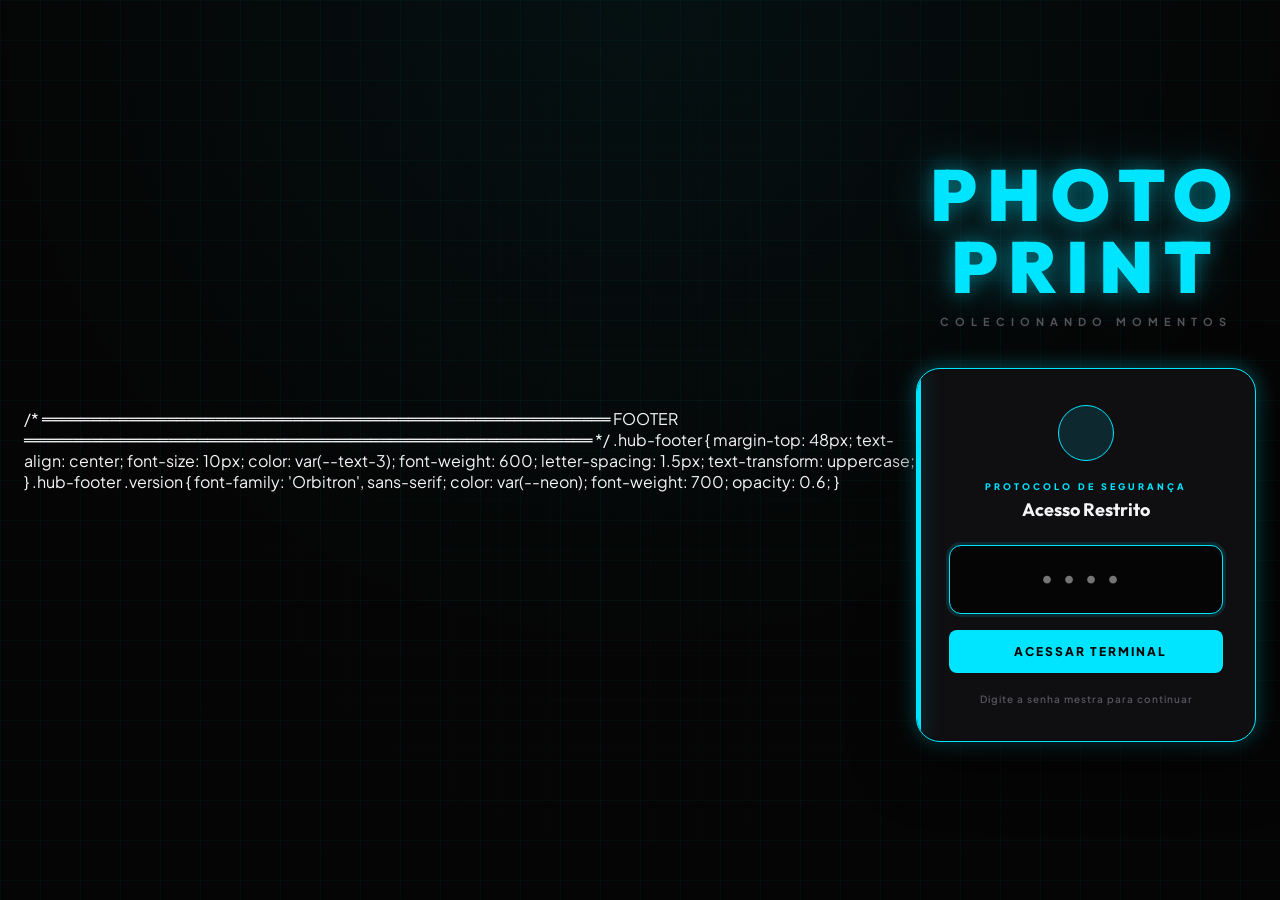
==== index.html @ 21d4fc8a "Update print statement from 'Hello' to 'Goodbye'" ====
<!-- ═══════════════════════════════════════════════════════════════════ -->
<!-- INÍCIO DO ARQUIVO index.html — MASTER HUB v2.0                     -->
<!-- ═══════════════════════════════════════════════════════════════════ -->
<!DOCTYPE html>
<html lang="pt-br">
<head>
    <meta charset="UTF-8">
    <meta name="viewport" content="width=device-width, initial-scale=1.0">
    <title>PHOTO PRINT — Master Hub</title>
    <link rel="preconnect" href="https://fonts.googleapis.com">
    <link rel="preconnect" href="https://fonts.gstatic.com" crossorigin>
    <link href="https://fonts.googleapis.com/css2?family=Outfit:wght@300;400;500;600;700;800;900&family=Plus+Jakarta+Sans:wght@300;400;500;600;700;800&family=Space+Grotesk:wght@400;500;600;700&display=swap" rel="stylesheet">
    <link rel="stylesheet" href="style.css">

    <!-- ═══════════════════════════════════════════════════════════ -->
    <!-- INÍCIO DO BLOCO DE ESTILOS (CSS)                            -->
    <!-- ═══════════════════════════════════════════════════════════ -->
       <style>
        /* CSS Específico do HUB (usa as variáveis globais do style.css) */
        
        body {
            display: flex;
            align-items: center;
            justify-content: center;
            padding: 24px;
            overflow-x: hidden;
        }

        /* Grid background */
        .grid-bg {
            position: fixed; inset: 0;
            background-image:
                linear-gradient(rgba(0, 229, 255, 0.02) 1px, transparent 1px),
                linear-gradient(90deg, rgba(0, 229, 255, 0.02) 1px, transparent 1px);
            background-size: 50px 50px;
            pointer-events: none;
            z-index: 0;
            mask-image: radial-gradient(circle at 50% 50%, black 30%, transparent 70%);
            -webkit-mask-image: radial-gradient(circle at 50% 50%, black 30%, transparent 70%);
        }

        /* ═══════════ TELA DE LOGIN ═══════════ */
        #login-screen {
            display: flex; flex-direction: column; align-items: center; justify-content: center;
            width: 100%; max-width: 440px; z-index: 10;
            animation: fadeInUp 0.5s ease;
        }
        @keyframes fadeInUp {
            from { opacity: 0; transform: translateY(20px); }
            to { opacity: 1; transform: translateY(0); }
        }

        .brand-title {
            font-family: var(--font-display);
            font-size: clamp(38px, 9vw, 72px);
            font-weight: 900;
            color: var(--accent);
            letter-spacing: clamp(4px, 1.5vw, 10px);
            text-transform: uppercase;
            text-shadow: var(--accent-glow), 0 0 50px rgba(0, 229, 255, 0.3);
            line-height: 1;
            text-align: center;
            margin-bottom: 12px;
        }
        .brand-subtitle {
            font-size: 11px; letter-spacing: 6px; color: var(--text-3);
            text-transform: uppercase; font-weight: 700; text-align: center; margin-bottom: 40px;
        }

        .login-card {
            background: var(--bg-1);
            border: 1px solid var(--accent);
            border-radius: var(--radius-xl);
            padding: 36px 32px; width: 100%;
            box-shadow: 0 20px 60px rgba(0, 0, 0, 0.6), var(--accent-glow);
            position: relative; overflow: hidden;
        }
        .login-card::before {
            content: ""; position: absolute; top: 0; left: 0; width: 4px; height: 100%;
            background: var(--accent); box-shadow: var(--accent-glow);
        }

        .login-icon {
            width: 56px; height: 56px; margin: 0 auto 20px;
            background: var(--accent-dim); border: 1px solid var(--accent);
            border-radius: 50%; display: flex; align-items: center; justify-content: center;
            color: var(--accent); font-size: 22px;
        }
        .login-label {
            font-size: 9px; color: var(--accent); letter-spacing: 3px;
            font-weight: 800; text-transform: uppercase; text-align: center; margin-bottom: 6px;
        }
        .login-title {
            font-family: var(--font-display); font-size: 18px; font-weight: 700;
            text-align: center; margin-bottom: 24px;
        }

        .password-input {
            width: 100%; padding: 16px; background: var(--bg-0);
            border: 1px solid var(--bg-4); color: var(--accent); text-align: center;
            font-size: 28px; font-weight: 900; font-family: var(--font-display);
            border-radius: var(--radius-md); outline: none; letter-spacing: 12px;
            transition: var(--transition); margin-bottom: 16px;
        }
        .password-input:focus {
            border-color: var(--accent); box-shadow: 0 0 0 3px var(--accent-dim);
        }

        .btn-login {
            width: 100%; padding: 14px; background: var(--accent); color: var(--bg-0);
            border: none; border-radius: var(--radius-sm); font-family: var(--font-body);
            font-size: 12px; font-weight: 800; letter-spacing: 2px; text-transform: uppercase;
            cursor: pointer; transition: var(--transition);
            display: inline-flex; align-items: center; justify-content: center; gap: 8px;
        }
        .btn-login:hover { box-shadow: var(--accent-glow); transform: translateY(-1px); }

        .login-hint {
            text-align: center; font-size: 10px; color: var(--text-3);
            margin-top: 20px; font-weight: 600; letter-spacing: 1px;
        }

        .password-input.error {
            border-color: var(--danger);
            box-shadow: 0 0 0 3px var(--danger-dim);
            animation: shake 0.4s ease;
        }
        @keyframes shake {
            0%, 100% { transform: translateX(0); }
            25% { transform: translateX(-8px); }
            75% { transform: translateX(8px); }
        }

        /* ═══════════ HUB — GRID DE MÓDULOS ═══════════ */
        #hub-content {
            display: none; flex-direction: column; align-items: center;
            width: 100%; max-width: 1200px; padding: 40px 0; z-index: 10;
            animation: fadeInUp 0.5s ease;
        }
        #hub-content.active { display: flex; }

        .hub-header { text-align: center; margin-bottom: 48px; width: 100%; }
        .hub-title {
            font-family: var(--font-display); font-size: clamp(32px, 7vw, 56px);
            font-weight: 900; color: var(--accent); letter-spacing: clamp(4px, 1.5vw, 10px);
            text-transform: uppercase; text-shadow: var(--accent-glow);
            line-height: 1; margin-bottom: 12px;
        }
        .hub-subtitle {
            font-size: 11px; letter-spacing: 6px; color: var(--text-3);
            text-transform: uppercase; font-weight: 700; margin-bottom: 24px;
        }

        .hub-status {
            display: inline-flex; align-items: center; gap: 8px;
            padding: 8px 16px; background: var(--bg-1);
            border: 1px solid var(--border-1); border-radius: 20px;
            font-size: 10px; font-weight: 700; letter-spacing: 1px;
            text-transform: uppercase; color: var(--text-2);
        }
        .hub-status .dot {
            width: 8px; height: 8px; border-radius: 50%;
            background: var(--accent); box-shadow: 0 0 8px var(--accent);
            animation: pulseDot 2s ease-in-out infinite;
        }
        @keyframes pulseDot {
            0%, 100% { opacity: 1; transform: scale(1); }
            50% { opacity: 0.5; transform: scale(0.85); }
        }

        .modules-grid {
            display: grid; grid-template-columns: 1fr; gap: 16px; width: 100%;
        }
        @media (min-width: 640px) { .modules-grid { grid-template-columns: repeat(2, 1fr); } }
        @media (min-width: 1024px) { .modules-grid { grid-template-columns: repeat(3, 1fr); } }

        .module-card {
            position: relative; background: var(--bg-1); border: 1px solid var(--border-1);
            border-radius: var(--radius-lg); padding: 24px; text-decoration: none;
            color: var(--text-0); display: flex; flex-direction: column; gap: 16px;
            transition: var(--transition); overflow: hidden; cursor: pointer;
        }
        .module-card::before {
            content: ""; position: absolute; top: 0; left: 0;
            width: 3px; height: 100%; background: var(--accent);
            opacity: 0; transition: var(--transition);
        }
        .module-card:hover {
            border-color: var(--accent); background: var(--bg-2);
            transform: translateY(-4px); box-shadow: 0 8px 24px rgba(0,0,0,0.5), 0 0 30px rgba(0, 229, 255, 0.1);
        }
        .module-card:hover::before { opacity: 1; }
        .module-card:hover .module-icon { transform: scale(1.1) rotate(-5deg); }
        .module-card:hover .module-arrow { opacity: 1; transform: translateX(0); }

        .module-icon {
            width: 52px; height: 52px; background: var(--accent-dim);
            border: 1px solid var(--accent); border-radius: var(--radius-md);
            display: flex; align-items: center; justify-content: center;
            font-size: 24px; color: var(--accent); transition: var(--transition); flex-shrink: 0;
        }
        .module-card.blue .module-icon { background: rgba(0, 150, 255, 0.15); border-color: #0096ff; color: #0096ff; }
        .module-card.yellow .module-icon { background: var(--warn-dim); border-color: var(--warn); color: var(--warn); }
        .module-card.purple .module-icon { background: rgba(168, 85, 247, 0.15); border-color: #a855f7; color: #a855f7; }
        .module-card.red .module-icon { background: var(--danger-dim); border-color: var(--danger); color: var(--danger); }

        .module-info { flex: 1; }
        .module-name {
            font-family: var(--font-display); font-size: 14px; font-weight: 700;
            letter-spacing: 1px; text-transform: uppercase; margin-bottom: 4px;
        }
        .module-desc { font-size: 11px; color: var(--text-3); font-weight: 500; }

        .module-arrow {
            position: absolute; top: 24px; right: 24px;
            color: var(--accent); font-size: 14px; opacity: 0;
            transform: translateX(-8px); transition: var(--transition);
        }

        .hub-footer {
            margin-top: 48px; text-align: center; font-size: 10px;
            color: var(--text-3); font-weight: 600; letter-spacing: 1.5px; text-transform: uppercase;
        }
        .hub-footer .version {
            font-family: var(--font-display); color: var(--accent); font-weight: 700; opacity: 0.6;
        }

        /* Botão Logout */
        #logout-btn {
            display: none; position: fixed; bottom: 24px; right: 24px;
            width: 52px; height: 52px; background: var(--bg-1);
            border: 1px solid var(--border-2); border-radius: 50%;
            color: var(--text-2); font-size: 18px; cursor: pointer;
            transition: var(--transition); z-index: 100;
            align-items: center; justify-content: center;
            box-shadow: 0 8px 24px rgba(0,0,0,0.5);
        }
        #logout-btn.active { display: flex; }
        #logout-btn:hover {
            background: var(--danger-dim); border-color: var(--danger); color: var(--danger);
            box-shadow: 0 0 20px rgba(255, 49, 49, 0.3);
        }

        /* Toasts */
        .toast-container {
            position: fixed; top: 24px; right: 24px; z-index: 5000;
            display: flex; flex-direction: column; gap: 10px; pointer-events: none;
        }
        .toast {
            background: var(--bg-1); border: 1px solid var(--border-2);
            border-left: 3px solid var(--accent); border-radius: var(--radius-md);
            padding: 12px 16px; min-width: 260px; max-width: 360px;
            display: flex; align-items: center; gap: 12px;
            box-shadow: 0 20px 60px rgba(0,0,0,0.6); pointer-events: auto;
            animation: toastIn 0.3s cubic-bezier(0.4, 0, 0.2, 1);
        }
        .toast.error { border-left-color: var(--danger); }
        .toast.info { border-left-color: #0096ff; }
        .toast-icon {
            width: 28px; height: 28px; border-radius: 50%;
            display: flex; align-items: center; justify-content: center;
            font-size: 12px; flex-shrink: 0;
            background: var(--accent-dim); color: var(--accent);
        }
        .toast.error .toast-icon { background: var(--danger-dim); color: var(--danger); }
        .toast.info .toast-icon { background: rgba(0,150,255,0.15); color: #0096ff; }
        .toast-title { font-size: 11px; font-weight: 700; margin-bottom: 2px; }
        .toast-message { font-size: 10px; color: var(--text-2); }
        @keyframes toastIn {
            from { opacity: 0; transform: translateX(100%); }
            to { opacity: 1; transform: translateX(0); }
        }
    </style> 

        /* ═══════════════════════════════════════════════════════════
           FOOTER
           ═══════════════════════════════════════════════════════════ */
        .hub-footer {
            margin-top: 48px;
            text-align: center;
            font-size: 10px;
            color: var(--text-3);
            font-weight: 600;
            letter-spacing: 1.5px;
            text-transform: uppercase;
        }
        .hub-footer .version {
            font-family: 'Orbitron', sans-serif;
            color: var(--neon);
            font-weight: 700;
            opacity: 0.6;
        }
    </style>
    <!-- ═══════════════════════════════════════════════════════════ -->
    <!-- FIM DO BLOCO DE ESTILOS (CSS)                               -->
    <!-- ═══════════════════════════════════════════════════════════ -->
</head>
<body>

    <div class="grid-bg"></div>

    <!-- ═══════════════════════════════════════════════════════════ -->
    <!-- TELA DE LOGIN                                               -->
    <!-- ═══════════════════════════════════════════════════════════ -->
    <div id="login-screen">
        <h1 class="brand-title">PHOTO PRINT</h1>
        <p class="brand-subtitle">Colecionando Momentos</p>

        <div class="login-card">
            <div class="login-icon"><i class="fas fa-shield-alt"></i></div>
            <div class="login-label">Protocolo de Segurança</div>
            <div class="login-title">Acesso Restrito</div>

            <input
                type="password"
                id="pass"
                class="password-input"
                placeholder="••••"
                maxlength="4"
                inputmode="numeric"
                autocomplete="off"
                autofocus
            >

            <button class="btn-login" onclick="checkPass()">
                <i class="fas fa-key"></i> Acessar Terminal
            </button>

            <div class="login-hint">Digite a senha mestra para continuar</div>
        </div>
    </div>

    <!-- ═══════════════════════════════════════════════════════════ -->
    <!-- HUB CENTRAL — GRID DE MÓDULOS                               -->
    <!-- ═══════════════════════════════════════════════════════════ -->
    <div id="hub-content">
        <div class="hub-header">
            <h1 class="hub-title">PHOTO PRINT</h1>
            <p class="hub-subtitle">Master Hub — Central de Controle</p>
            <div class="hub-status">
                <span class="dot"></span>
                Sistema Operacional
            </div>
        </div>

        <div class="modules-grid">

            <!-- MÓDULO: CÂMERA CELULAR -->
            <a href="celular.html" class="module-card" target="_blank">
                <i class="fas fa-arrow-right module-arrow"></i>
                <div class="module-icon"><i class="fas fa-camera"></i></div>
                <div class="module-info">
                    <div class="module-name">Câmera Celular</div>
                    <div class="module-desc">Captura Mobile</div>
                </div>
            </a>

            <!-- MÓDULO: PAINEL CONTROLE -->
            <a href="painel.html" class="module-card blue" target="_blank">
                <i class="fas fa-arrow-right module-arrow"></i>
                <div class="module-icon"><i class="fas fa-cog"></i></div>
                <div class="module-info">
                    <div class="module-name">Painel Controle</div>
                    <div class="module-desc">Configuração Global</div>
                </div>
            </a>

            <!-- MÓDULO: QUIOSQUE BUSCA -->
            <a href="quiosque.html" class="module-card yellow" target="_blank">
                <i class="fas fa-arrow-right module-arrow"></i>
                <div class="module-icon"><i class="fas fa-search"></i></div>
                <div class="module-info">
                    <div class="module-name">Quiosque Busca</div>
                    <div class="module-desc">Interface Local</div>
                </div>
            </a>

            <!-- MÓDULO: GALERIA CLIENTE -->
            <a href="galeria.html" class="module-card purple" target="_blank">
                <i class="fas fa-arrow-right module-arrow"></i>
                <div class="module-icon"><i class="fas fa-images"></i></div>
                <div class="module-info">
                    <div class="module-name">Galeria Cliente</div>
                    <div class="module-desc">Download &amp; QR Code</div>
                </div>
            </a>

            <!-- MÓDULO: TELÃO SLIDESHOW -->
            <a href="telao.html" class="module-card" target="_blank">
                <i class="fas fa-arrow-right module-arrow"></i>
                <div class="module-icon"><i class="fas fa-desktop"></i></div>
                <div class="module-info">
                    <div class="module-name">Telão Slideshow</div>
                    <div class="module-desc">Exibição de Fotos</div>
                </div>
            </a>

            <!-- MÓDULO: WEBCAM -->
            <a href="webcam.html" class="module-card blue" target="_blank">
                <i class="fas fa-arrow-right module-arrow"></i>
                <div class="module-icon"><i class="fas fa-video"></i></div>
                <div class="module-info">
                    <div class="module-name">Webcam</div>
                    <div class="module-desc">Captura Totem Touch</div>
                </div>
            </a>

            <!-- MÓDULO: BOTOEIRA -->
            <a href="botoeira.html" class="module-card red" target="_blank">
                <i class="fas fa-arrow-right module-arrow"></i>
                <div class="module-icon"><i class="fas fa-sliders-h"></i></div>
                <div class="module-info">
                    <div class="module-name">Botoeira</div>
                    <div class="module-desc">Controle de Impressão</div>
                </div>
            </a>

        </div>

        <div class="hub-footer">
            Photo Print &copy; 2025 — <span class="version">v2.0</span>
        </div>
    </div>

    <!-- Botão de logout fixo -->
    <button id="logout-btn" onclick="logout()" title="Sair do sistema">
        <i class="fas fa-sign-out-alt"></i>
    </button>

    <!-- Toasts -->
    <div class="toast-container" id="toast-container"></div>

    <!-- ═══════════════════════════════════════════════════════════ -->
    <!-- INÍCIO DO BLOCO DE SCRIPTS (JavaScript)                     -->
    <!-- ═══════════════════════════════════════════════════════════ -->
    <script>
        const SENHA_MESTRA = "1234";
        const STORAGE_KEY = "photoprint_hub_auth";

        /* ═══════════════════════════════════════════════════════
           TOAST
           ═══════════════════════════════════════════════════════ */
        function mostrarToast(titulo, mensagem, tipo = 'success') {
            const container = document.getElementById('toast-container');
            const toast = document.createElement('div');
            toast.className = `toast ${tipo}`;
            const iconMap = {
                success: 'fa-check',
                error: 'fa-exclamation-triangle',
                info: 'fa-info'
            };
            toast.innerHTML = `
                <div class="toast-icon"><i class="fas ${iconMap[tipo] || 'fa-check'}"></i></div>
                <div class="toast-content">
                    <div class="toast-title">${titulo}</div>
                    <div class="toast-message">${mensagem}</div>
                </div>
            `;
            container.appendChild(toast);
            setTimeout(() => {
                toast.style.opacity = '0';
                setTimeout(() => toast.remove(), 300);
            }, 3500);
        }

        /* ═══════════════════════════════════════════════════════
           LOGIN / LOGOUT
           ═══════════════════════════════════════════════════════ */
        function checkPass() {
            const passInput = document.getElementById('pass');
            const pass = passInput.value;

            if (pass === SENHA_MESTRA) {
                // Salva autenticação na sessão (dura enquanto a aba estiver aberta)
                sessionStorage.setItem(STORAGE_KEY, "true");
                entrarNoHub();
            } else {
                passInput.classList.add('error');
                mostrarToast("Acesso Negado", "Senha incorreta. Tente novamente.", "error");
                passInput.value = "";
                setTimeout(() => passInput.classList.remove('error'), 500);
                passInput.focus();
            }
        }

        function entrarNoHub() {
            document.getElementById('login-screen').style.display = 'none';
            document.getElementById('hub-content').classList.add('active');
            document.getElementById('logout-btn').classList.add('active');
        }

        function logout() {
            if (!confirm("Deseja realmente sair do sistema?")) return;

            sessionStorage.removeItem(STORAGE_KEY);
            document.getElementById('pass').value = "";
            document.getElementById('hub-content').classList.remove('active');
            document.getElementById('logout-btn').classList.remove('active');
            document.getElementById('login-screen').style.display = 'flex';

            mostrarToast("Sessão Encerrada", "Você saiu do sistema com segurança.", "info");

            setTimeout(() => document.getElementById('pass').focus(), 100);
        }

        /* ═══════════════════════════════════════════════════════
           AUTO-LOGIN (se já autenticou na sessão)
           ═══════════════════════════════════════════════════════ */
        document.addEventListener('DOMContentLoaded', () => {
            if (sessionStorage.getItem(STORAGE_KEY) === "true") {
                entrarNoHub();
            } else {
                setTimeout(() => document.getElementById('pass').focus(), 200);
            }
        });

        /* ═══════════════════════════════════════════════════════
           ENTER ENVIA O FORMULÁRIO
           ═══════════════════════════════════════════════════════ */
        document.getElementById('pass').addEventListener('keydown', function(event) {
            if (event.key === 'Enter') {
                checkPass();
            }
        });

        /* ═══════════════════════════════════════════════════════
           ATALHO: CTRL+SHIFT+L → LOGOUT RÁPIDO
           ═══════════════════════════════════════════════════════ */
        document.addEventListener('keydown', (e) => {
            if (e.ctrlKey && e.shiftKey && e.key === 'L') {
                e.preventDefault();
                logout();
            }
        });
    </script>
    <!-- ═══════════════════════════════════════════════════════════ -->
    <!-- FIM DO BLOCO DE SCRIPTS (JavaScript)                        -->
    <!-- ═══════════════════════════════════════════════════════════ -->
</body>
</html>
<!-- ═══════════════════════════════════════════════════════════════════ -->
<!-- FIM DO ARQUIVO index.html — MASTER HUB v2.0                        -->
<!-- ═══════════════════════════════════════════════════════════════════ -->
---- style.css ----
/* ═══════════════════════════════════════════════════════════════════
   PHOTO PRINT — TEMA GLOBAL (v1.0)
   Arquivo: style.css
   ═══════════════════════════════════════════════════════════════════ */

@import url('https://fonts.googleapis.com/css2?family=Outfit:wght@400;500;700;800;900&family=Plus+Jakarta+Sans:wght@400;500;600;700;800&family=Space+Grotesk:wght@400;500;600;700&display=swap');

:root {
    /* Cores Principais */
    --accent: #00E5FF; /* Azul Elétrico */
    --accent-dim: rgba(0, 229, 255, 0.12);
    --accent-glow: 0 0 20px rgba(0, 229, 255, 0.4);
    
    /* Cores de Status */
    --danger: #FF3B30;
    --danger-dim: rgba(255, 59, 48, 0.15);
    --warn: #FFCC00;
    --warn-dim: rgba(255, 204, 0, 0.15);
    --success: #34C759;
    --success-dim: rgba(52, 199, 89, 0.15);

    /* Cores de Fundo (Grafite) */
    --bg-0: #050505;
    --bg-1: #0F0F12;
    --bg-2: #18181D;
    --bg-3: #232329;
    --bg-4: #2E2E36;

    /* Textos */
    --text-0: #F5F5F7;
    --text-1: #D1D1D6;
    --text-2: #8E8E93;
    --text-3: #54545A;

    /* Bordas */
    --border-1: rgba(255, 255, 255, 0.06);
    --border-2: rgba(255, 255, 255, 0.12);
    --border-3: rgba(255, 255, 255, 0.20);

    /* Arredondamentos */
    --radius-sm: 8px;
    --radius-md: 12px;
    --radius-lg: 18px;
    --radius-xl: 24px;

    /* Fontes */
    --font-display: 'Outfit', sans-serif;
    --font-body: 'Plus Jakarta Sans', system-ui, sans-serif;
    --font-mono: 'Space Grotesk', monospace;
}

/* Reset Básico */
* { box-sizing: border-box; margin: 0; padding: 0; -webkit-tap-highlight-color: transparent; }

body {
    font-family: var(--font-body);
    background: var(--bg-0);
    color: var(--text-0);
    height: 100vh;
    -webkit-font-smoothing: antialiased;
    /* Fundo Quadriculado Global */
    background-image: 
        radial-gradient(circle at 50% 0%, rgba(0, 229, 255, 0.05) 0%, transparent 60%),
        linear-gradient(rgba(0, 229, 255, 0.03) 1px, transparent 1px),
        linear-gradient(90deg, rgba(0, 229, 255, 0.03) 1px, transparent 1px);
    background-size: 100% 100%, 40px 40px, 40px 40px;
}

/* Scrollbar */
::-webkit-scrollbar { width: 8px; height: 8px; }
::-webkit-scrollbar-track { background: transparent; }
::-webkit-scrollbar-thumb { background: var(--bg-4); border-radius: 4px; }
::-webkit-scrollbar-thumb:hover { background: var(--accent-dim); }

/* Classes Utilitárias (Podem ser usadas em qualquer arquivo) */
.text-accent { color: var(--accent); text-shadow: var(--accent-glow); }
.text-danger { color: var(--danger); }

.card-padrao {
    background: var(--bg-2);
    border: 1px solid var(--border-1);
    border-radius: var(--radius-md);
    box-shadow: 0 8px 24px rgba(0,0,0,0.5);
}

.btn-padrao {
    background: var(--bg-2);
    border: 1px solid var(--border-2);
    color: var(--text-1);
    padding: 12px 20px;
    border-radius: var(--radius-md);
    font-family: var(--font-body);
    font-size: 12px;
    font-weight: 800;
    letter-spacing: 1px;
    text-transform: uppercase;
    cursor: pointer;
    transition: all 0.2s;
}

.btn-padrao:hover {
    border-color: var(--accent);
    color: var(--accent);
    background: var(--bg-3);
}

.btn-primario {
    background: var(--accent);
    color: var(--bg-0);
    border: none;
}

.btn-primario:hover {
    box-shadow: var(--accent-glow);
    transform: translateY(-2px);
    color: var(--bg-0);
}
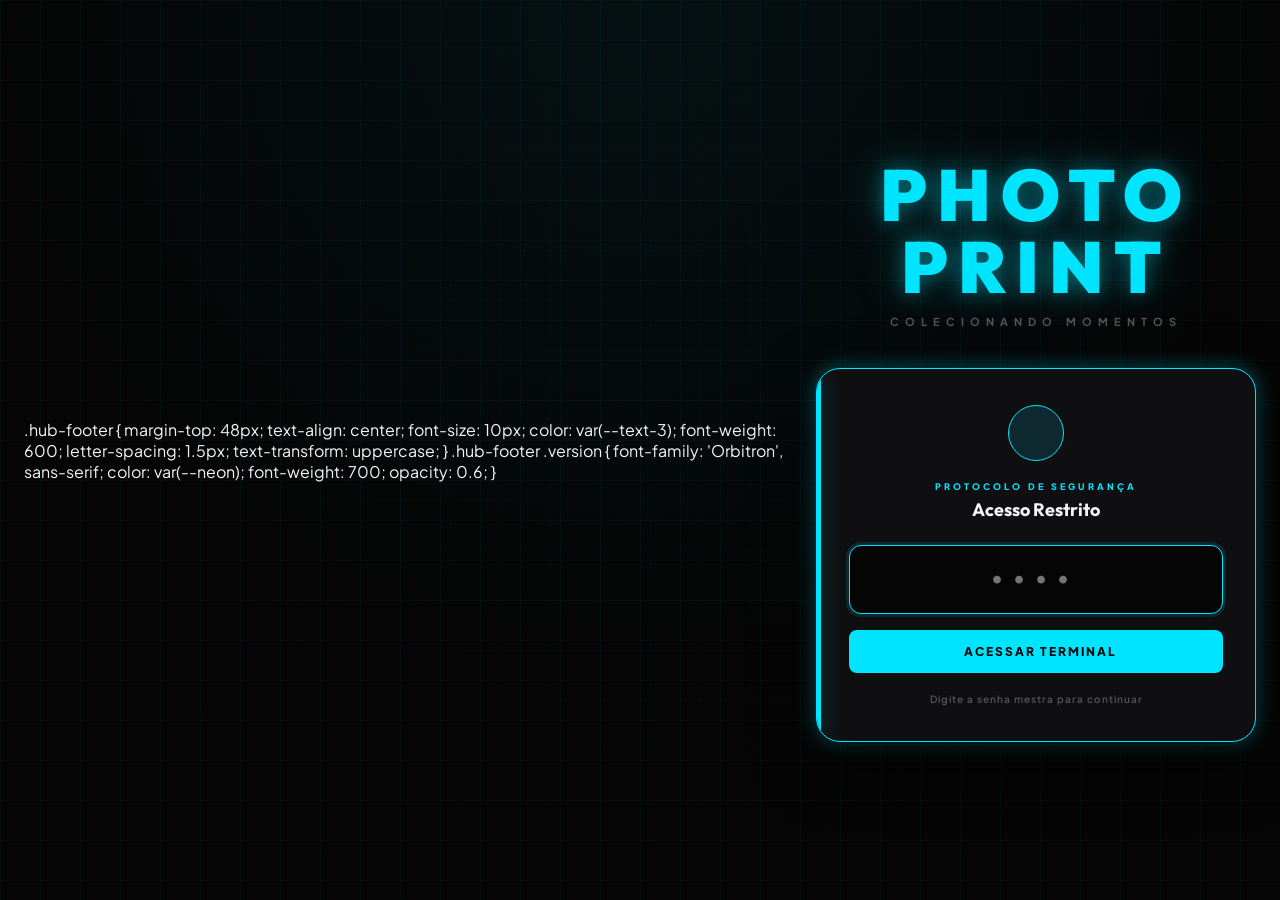
==== commit 01ed52aa: "Update print statement from 'Hello' to 'Goodbye'" ====
--- a/index.html
+++ b/index.html
@@ -272,9 +272,6 @@
         }
     </style> 
 
-        /* ═══════════════════════════════════════════════════════════
-           FOOTER
-           ═══════════════════════════════════════════════════════════ */
         .hub-footer {
             margin-top: 48px;
             text-align: center;
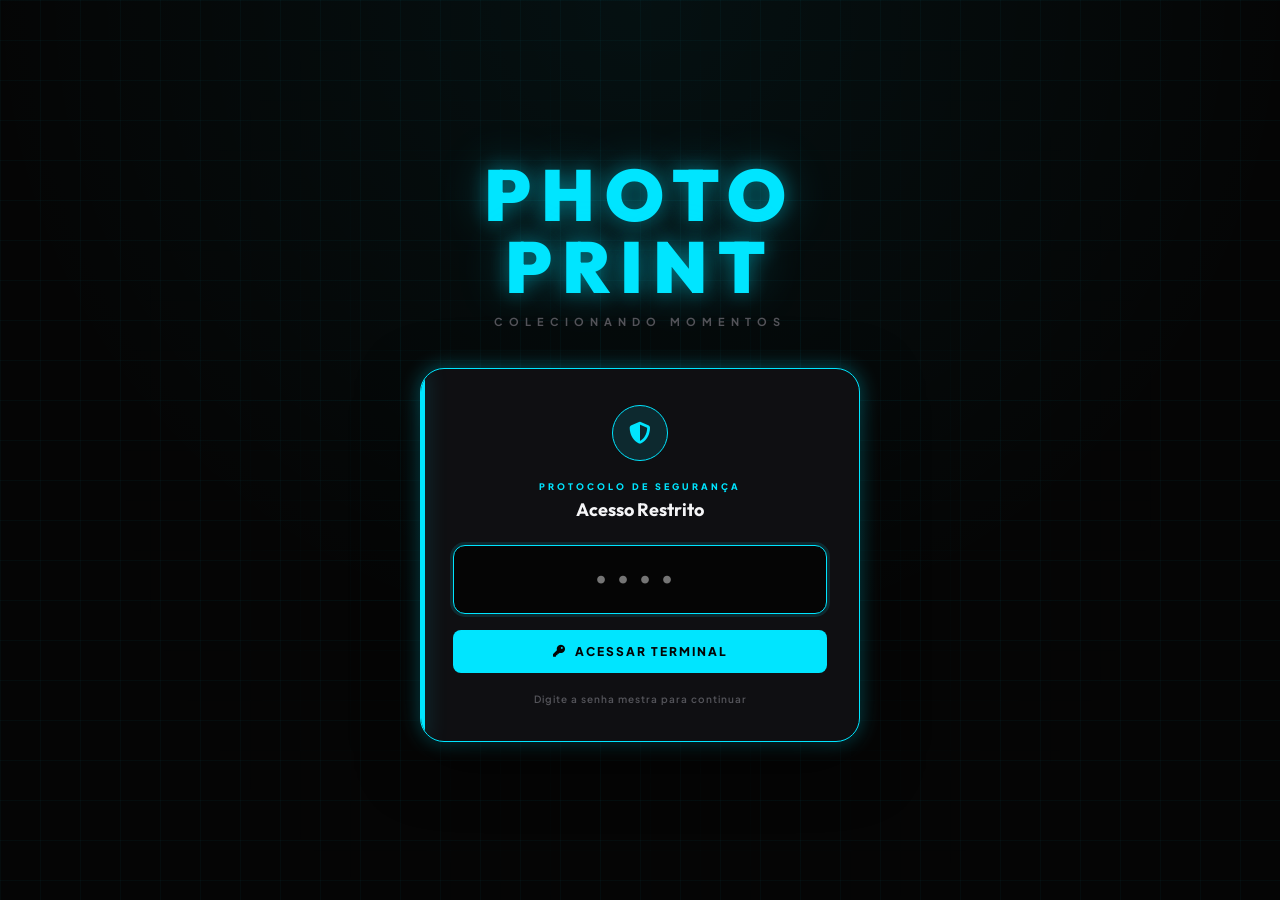
==== commit f7b92742: "Update print statement from 'Hello' to 'Goodbye'" ====
--- a/index.html
+++ b/index.html
@@ -1,540 +1,141 @@
-<!-- ═══════════════════════════════════════════════════════════════════ -->
-<!-- INÍCIO DO ARQUIVO index.html — MASTER HUB v2.0                     -->
-<!-- ═══════════════════════════════════════════════════════════════════ -->
 <!DOCTYPE html>
 <html lang="pt-br">
 <head>
     <meta charset="UTF-8">
     <meta name="viewport" content="width=device-width, initial-scale=1.0">
     <title>PHOTO PRINT — Master Hub</title>
-    <link rel="preconnect" href="https://fonts.googleapis.com">
-    <link rel="preconnect" href="https://fonts.gstatic.com" crossorigin>
-    <link href="https://fonts.googleapis.com/css2?family=Outfit:wght@300;400;500;600;700;800;900&family=Plus+Jakarta+Sans:wght@300;400;500;600;700;800&family=Space+Grotesk:wght@400;500;600;700&display=swap" rel="stylesheet">
+    <link rel="stylesheet" href="https://cdnjs.cloudflare.com/ajax/libs/font-awesome/6.4.0/css/all.min.css">
     <link rel="stylesheet" href="style.css">
-
-    <!-- ═══════════════════════════════════════════════════════════ -->
-    <!-- INÍCIO DO BLOCO DE ESTILOS (CSS)                            -->
-    <!-- ═══════════════════════════════════════════════════════════ -->
-       <style>
-        /* CSS Específico do HUB (usa as variáveis globais do style.css) */
-        
-        body {
-            display: flex;
-            align-items: center;
-            justify-content: center;
-            padding: 24px;
-            overflow-x: hidden;
-        }
-
-        /* Grid background */
-        .grid-bg {
-            position: fixed; inset: 0;
-            background-image:
-                linear-gradient(rgba(0, 229, 255, 0.02) 1px, transparent 1px),
-                linear-gradient(90deg, rgba(0, 229, 255, 0.02) 1px, transparent 1px);
-            background-size: 50px 50px;
-            pointer-events: none;
-            z-index: 0;
-            mask-image: radial-gradient(circle at 50% 50%, black 30%, transparent 70%);
-            -webkit-mask-image: radial-gradient(circle at 50% 50%, black 30%, transparent 70%);
-        }
-
-        /* ═══════════ TELA DE LOGIN ═══════════ */
-        #login-screen {
-            display: flex; flex-direction: column; align-items: center; justify-content: center;
-            width: 100%; max-width: 440px; z-index: 10;
-            animation: fadeInUp 0.5s ease;
-        }
-        @keyframes fadeInUp {
-            from { opacity: 0; transform: translateY(20px); }
-            to { opacity: 1; transform: translateY(0); }
-        }
-
-        .brand-title {
-            font-family: var(--font-display);
-            font-size: clamp(38px, 9vw, 72px);
-            font-weight: 900;
-            color: var(--accent);
-            letter-spacing: clamp(4px, 1.5vw, 10px);
-            text-transform: uppercase;
-            text-shadow: var(--accent-glow), 0 0 50px rgba(0, 229, 255, 0.3);
-            line-height: 1;
-            text-align: center;
-            margin-bottom: 12px;
-        }
-        .brand-subtitle {
-            font-size: 11px; letter-spacing: 6px; color: var(--text-3);
-            text-transform: uppercase; font-weight: 700; text-align: center; margin-bottom: 40px;
-        }
-
-        .login-card {
-            background: var(--bg-1);
-            border: 1px solid var(--accent);
-            border-radius: var(--radius-xl);
-            padding: 36px 32px; width: 100%;
-            box-shadow: 0 20px 60px rgba(0, 0, 0, 0.6), var(--accent-glow);
-            position: relative; overflow: hidden;
-        }
-        .login-card::before {
-            content: ""; position: absolute; top: 0; left: 0; width: 4px; height: 100%;
-            background: var(--accent); box-shadow: var(--accent-glow);
-        }
-
-        .login-icon {
-            width: 56px; height: 56px; margin: 0 auto 20px;
-            background: var(--accent-dim); border: 1px solid var(--accent);
-            border-radius: 50%; display: flex; align-items: center; justify-content: center;
-            color: var(--accent); font-size: 22px;
-        }
-        .login-label {
-            font-size: 9px; color: var(--accent); letter-spacing: 3px;
-            font-weight: 800; text-transform: uppercase; text-align: center; margin-bottom: 6px;
-        }
-        .login-title {
-            font-family: var(--font-display); font-size: 18px; font-weight: 700;
-            text-align: center; margin-bottom: 24px;
-        }
-
-        .password-input {
-            width: 100%; padding: 16px; background: var(--bg-0);
-            border: 1px solid var(--bg-4); color: var(--accent); text-align: center;
-            font-size: 28px; font-weight: 900; font-family: var(--font-display);
-            border-radius: var(--radius-md); outline: none; letter-spacing: 12px;
-            transition: var(--transition); margin-bottom: 16px;
-        }
-        .password-input:focus {
-            border-color: var(--accent); box-shadow: 0 0 0 3px var(--accent-dim);
-        }
-
-        .btn-login {
-            width: 100%; padding: 14px; background: var(--accent); color: var(--bg-0);
-            border: none; border-radius: var(--radius-sm); font-family: var(--font-body);
-            font-size: 12px; font-weight: 800; letter-spacing: 2px; text-transform: uppercase;
-            cursor: pointer; transition: var(--transition);
-            display: inline-flex; align-items: center; justify-content: center; gap: 8px;
-        }
+    <style>
+        body { display: flex; align-items: center; justify-content: center; padding: 24px; overflow-x: hidden; }
+        .grid-bg { position: fixed; inset: 0; background-image: linear-gradient(rgba(0,229,255,0.02) 1px, transparent 1px), linear-gradient(90deg, rgba(0,229,255,0.02) 1px, transparent 1px); background-size: 50px 50px; pointer-events: none; z-index: 0; mask-image: radial-gradient(circle at 50% 50%, black 30%, transparent 70%); -webkit-mask-image: radial-gradient(circle at 50% 50%, black 30%, transparent 70%); }
+        #login-screen { display: flex; flex-direction: column; align-items: center; justify-content: center; width: 100%; max-width: 440px; z-index: 10; animation: fadeInUp 0.5s ease; }
+        @keyframes fadeInUp { from { opacity: 0; transform: translateY(20px); } to { opacity: 1; transform: translateY(0); } }
+        .brand-title { font-family: var(--font-display); font-size: clamp(38px, 9vw, 72px); font-weight: 900; color: var(--accent); letter-spacing: clamp(4px, 1.5vw, 10px); text-transform: uppercase; text-shadow: var(--accent-glow), 0 0 50px rgba(0, 229, 255, 0.3); line-height: 1; text-align: center; margin-bottom: 12px; }
+        .brand-subtitle { font-size: 11px; letter-spacing: 6px; color: var(--text-3); text-transform: uppercase; font-weight: 700; text-align: center; margin-bottom: 40px; }
+        .login-card { background: var(--bg-1); border: 1px solid var(--accent); border-radius: var(--radius-xl); padding: 36px 32px; width: 100%; box-shadow: 0 20px 60px rgba(0,0,0,0.6), var(--accent-glow); position: relative; overflow: hidden; }
+        .login-card::before { content: ""; position: absolute; top: 0; left: 0; width: 4px; height: 100%; background: var(--accent); box-shadow: var(--accent-glow); }
+        .login-icon { width: 56px; height: 56px; margin: 0 auto 20px; background: var(--accent-dim); border: 1px solid var(--accent); border-radius: 50%; display: flex; align-items: center; justify-content: center; color: var(--accent); font-size: 22px; }
+        .login-label { font-size: 9px; color: var(--accent); letter-spacing: 3px; font-weight: 800; text-transform: uppercase; text-align: center; margin-bottom: 6px; }
+        .login-title { font-family: var(--font-display); font-size: 18px; font-weight: 700; text-align: center; margin-bottom: 24px; }
+        .password-input { width: 100%; padding: 16px; background: var(--bg-0); border: 1px solid var(--bg-4); color: var(--accent); text-align: center; font-size: 28px; font-weight: 900; font-family: var(--font-display); border-radius: var(--radius-md); outline: none; letter-spacing: 12px; transition: all 0.3s; margin-bottom: 16px; }
+        .password-input:focus { border-color: var(--accent); box-shadow: 0 0 0 3px var(--accent-dim); }
+        .btn-login { width: 100%; padding: 14px; background: var(--accent); color: var(--bg-0); border: none; border-radius: var(--radius-sm); font-family: var(--font-body); font-size: 12px; font-weight: 800; letter-spacing: 2px; text-transform: uppercase; cursor: pointer; transition: all 0.3s; display: inline-flex; align-items: center; justify-content: center; gap: 8px; }
         .btn-login:hover { box-shadow: var(--accent-glow); transform: translateY(-1px); }
-
-        .login-hint {
-            text-align: center; font-size: 10px; color: var(--text-3);
-            margin-top: 20px; font-weight: 600; letter-spacing: 1px;
-        }
-
-        .password-input.error {
-            border-color: var(--danger);
-            box-shadow: 0 0 0 3px var(--danger-dim);
-            animation: shake 0.4s ease;
-        }
-        @keyframes shake {
-            0%, 100% { transform: translateX(0); }
-            25% { transform: translateX(-8px); }
-            75% { transform: translateX(8px); }
-        }
-
-        /* ═══════════ HUB — GRID DE MÓDULOS ═══════════ */
-        #hub-content {
-            display: none; flex-direction: column; align-items: center;
-            width: 100%; max-width: 1200px; padding: 40px 0; z-index: 10;
-            animation: fadeInUp 0.5s ease;
-        }
+        .login-hint { text-align: center; font-size: 10px; color: var(--text-3); margin-top: 20px; font-weight: 600; letter-spacing: 1px; }
+        .password-input.error { border-color: var(--danger); box-shadow: 0 0 0 3px var(--danger-dim); animation: shake 0.4s ease; }
+        @keyframes shake { 0%, 100% { transform: translateX(0); } 25% { transform: translateX(-8px); } 75% { transform: translateX(8px); } }
+        #hub-content { display: none; flex-direction: column; align-items: center; width: 100%; max-width: 1200px; padding: 40px 0; z-index: 10; animation: fadeInUp 0.5s ease; }
         #hub-content.active { display: flex; }
-
         .hub-header { text-align: center; margin-bottom: 48px; width: 100%; }
-        .hub-title {
-            font-family: var(--font-display); font-size: clamp(32px, 7vw, 56px);
-            font-weight: 900; color: var(--accent); letter-spacing: clamp(4px, 1.5vw, 10px);
-            text-transform: uppercase; text-shadow: var(--accent-glow);
-            line-height: 1; margin-bottom: 12px;
-        }
-        .hub-subtitle {
-            font-size: 11px; letter-spacing: 6px; color: var(--text-3);
-            text-transform: uppercase; font-weight: 700; margin-bottom: 24px;
-        }
-
-        .hub-status {
-            display: inline-flex; align-items: center; gap: 8px;
-            padding: 8px 16px; background: var(--bg-1);
-            border: 1px solid var(--border-1); border-radius: 20px;
-            font-size: 10px; font-weight: 700; letter-spacing: 1px;
-            text-transform: uppercase; color: var(--text-2);
-        }
-        .hub-status .dot {
-            width: 8px; height: 8px; border-radius: 50%;
-            background: var(--accent); box-shadow: 0 0 8px var(--accent);
-            animation: pulseDot 2s ease-in-out infinite;
-        }
-        @keyframes pulseDot {
-            0%, 100% { opacity: 1; transform: scale(1); }
-            50% { opacity: 0.5; transform: scale(0.85); }
-        }
-
-        .modules-grid {
-            display: grid; grid-template-columns: 1fr; gap: 16px; width: 100%;
-        }
+        .hub-title { font-family: var(--font-display); font-size: clamp(32px, 7vw, 56px); font-weight: 900; color: var(--accent); letter-spacing: clamp(4px, 1.5vw, 10px); text-transform: uppercase; text-shadow: var(--accent-glow); line-height: 1; margin-bottom: 12px; }
+        .hub-subtitle { font-size: 11px; letter-spacing: 6px; color: var(--text-3); text-transform: uppercase; font-weight: 700; margin-bottom: 24px; }
+        .hub-status { display: inline-flex; align-items: center; gap: 8px; padding: 8px 16px; background: var(--bg-1); border: 1px solid var(--border-1); border-radius: 20px; font-size: 10px; font-weight: 700; letter-spacing: 1px; text-transform: uppercase; color: var(--text-2); }
+        .hub-status .dot { width: 8px; height: 8px; border-radius: 50%; background: var(--accent); box-shadow: 0 0 8px var(--accent); animation: pulseDot 2s ease-in-out infinite; }
+        @keyframes pulseDot { 0%, 100% { opacity: 1; transform: scale(1); } 50% { opacity: 0.5; transform: scale(0.85); } }
+        .modules-grid { display: grid; grid-template-columns: 1fr; gap: 16px; width: 100%; }
         @media (min-width: 640px) { .modules-grid { grid-template-columns: repeat(2, 1fr); } }
         @media (min-width: 1024px) { .modules-grid { grid-template-columns: repeat(3, 1fr); } }
-
-        .module-card {
-            position: relative; background: var(--bg-1); border: 1px solid var(--border-1);
-            border-radius: var(--radius-lg); padding: 24px; text-decoration: none;
-            color: var(--text-0); display: flex; flex-direction: column; gap: 16px;
-            transition: var(--transition); overflow: hidden; cursor: pointer;
-        }
-        .module-card::before {
-            content: ""; position: absolute; top: 0; left: 0;
-            width: 3px; height: 100%; background: var(--accent);
-            opacity: 0; transition: var(--transition);
-        }
-        .module-card:hover {
-            border-color: var(--accent); background: var(--bg-2);
-            transform: translateY(-4px); box-shadow: 0 8px 24px rgba(0,0,0,0.5), 0 0 30px rgba(0, 229, 255, 0.1);
-        }
+        .module-card { position: relative; background: var(--bg-1); border: 1px solid var(--border-1); border-radius: var(--radius-lg); padding: 24px; text-decoration: none; color: var(--text-0); display: flex; flex-direction: column; gap: 16px; transition: all 0.3s; overflow: hidden; cursor: pointer; }
+        .module-card::before { content: ""; position: absolute; top: 0; left: 0; width: 3px; height: 100%; background: var(--accent); opacity: 0; transition: all 0.3s; }
+        .module-card:hover { border-color: var(--accent); background: var(--bg-2); transform: translateY(-4px); box-shadow: 0 8px 24px rgba(0,0,0,0.5), 0 0 30px rgba(0,229,255,0.1); }
         .module-card:hover::before { opacity: 1; }
         .module-card:hover .module-icon { transform: scale(1.1) rotate(-5deg); }
         .module-card:hover .module-arrow { opacity: 1; transform: translateX(0); }
-
-        .module-icon {
-            width: 52px; height: 52px; background: var(--accent-dim);
-            border: 1px solid var(--accent); border-radius: var(--radius-md);
-            display: flex; align-items: center; justify-content: center;
-            font-size: 24px; color: var(--accent); transition: var(--transition); flex-shrink: 0;
-        }
-        .module-card.blue .module-icon { background: rgba(0, 150, 255, 0.15); border-color: #0096ff; color: #0096ff; }
+        .module-icon { width: 52px; height: 52px; background: var(--accent-dim); border: 1px solid var(--accent); border-radius: var(--radius-md); display: flex; align-items: center; justify-content: center; font-size: 24px; color: var(--accent); transition: all 0.3s; flex-shrink: 0; }
+        .module-card.blue .module-icon { background: rgba(0,150,255,0.15); border-color: #0096ff; color: #0096ff; }
         .module-card.yellow .module-icon { background: var(--warn-dim); border-color: var(--warn); color: var(--warn); }
-        .module-card.purple .module-icon { background: rgba(168, 85, 247, 0.15); border-color: #a855f7; color: #a855f7; }
+        .module-card.purple .module-icon { background: rgba(168,85,247,0.15); border-color: #a855f7; color: #a855f7; }
         .module-card.red .module-icon { background: var(--danger-dim); border-color: var(--danger); color: var(--danger); }
-
         .module-info { flex: 1; }
-        .module-name {
-            font-family: var(--font-display); font-size: 14px; font-weight: 700;
-            letter-spacing: 1px; text-transform: uppercase; margin-bottom: 4px;
-        }
+        .module-name { font-family: var(--font-display); font-size: 14px; font-weight: 700; letter-spacing: 1px; text-transform: uppercase; margin-bottom: 4px; }
         .module-desc { font-size: 11px; color: var(--text-3); font-weight: 500; }
-
-        .module-arrow {
-            position: absolute; top: 24px; right: 24px;
-            color: var(--accent); font-size: 14px; opacity: 0;
-            transform: translateX(-8px); transition: var(--transition);
-        }
-
-        .hub-footer {
-            margin-top: 48px; text-align: center; font-size: 10px;
-            color: var(--text-3); font-weight: 600; letter-spacing: 1.5px; text-transform: uppercase;
-        }
-        .hub-footer .version {
-            font-family: var(--font-display); color: var(--accent); font-weight: 700; opacity: 0.6;
-        }
-
-        /* Botão Logout */
-        #logout-btn {
-            display: none; position: fixed; bottom: 24px; right: 24px;
-            width: 52px; height: 52px; background: var(--bg-1);
-            border: 1px solid var(--border-2); border-radius: 50%;
-            color: var(--text-2); font-size: 18px; cursor: pointer;
-            transition: var(--transition); z-index: 100;
-            align-items: center; justify-content: center;
-            box-shadow: 0 8px 24px rgba(0,0,0,0.5);
-        }
+        .module-arrow { position: absolute; top: 24px; right: 24px; color: var(--accent); font-size: 14px; opacity: 0; transform: translateX(-8px); transition: all 0.3s; }
+        .hub-footer { margin-top: 48px; text-align: center; font-size: 10px; color: var(--text-3); font-weight: 600; letter-spacing: 1.5px; text-transform: uppercase; }
+        .hub-footer .version { font-family: var(--font-display); color: var(--accent); font-weight: 700; opacity: 0.6; }
+        #logout-btn { display: none; position: fixed; bottom: 24px; right: 24px; width: 52px; height: 52px; background: var(--bg-1); border: 1px solid var(--border-2); border-radius: 50%; color: var(--text-2); font-size: 18px; cursor: pointer; transition: all 0.3s; z-index: 100; align-items: center; justify-content: center; box-shadow: 0 8px 24px rgba(0,0,0,0.5); }
         #logout-btn.active { display: flex; }
-        #logout-btn:hover {
-            background: var(--danger-dim); border-color: var(--danger); color: var(--danger);
-            box-shadow: 0 0 20px rgba(255, 49, 49, 0.3);
-        }
-
-        /* Toasts */
-        .toast-container {
-            position: fixed; top: 24px; right: 24px; z-index: 5000;
-            display: flex; flex-direction: column; gap: 10px; pointer-events: none;
-        }
-        .toast {
-            background: var(--bg-1); border: 1px solid var(--border-2);
-            border-left: 3px solid var(--accent); border-radius: var(--radius-md);
-            padding: 12px 16px; min-width: 260px; max-width: 360px;
-            display: flex; align-items: center; gap: 12px;
-            box-shadow: 0 20px 60px rgba(0,0,0,0.6); pointer-events: auto;
-            animation: toastIn 0.3s cubic-bezier(0.4, 0, 0.2, 1);
-        }
+        #logout-btn:hover { background: var(--danger-dim); border-color: var(--danger); color: var(--danger); box-shadow: 0 0 20px rgba(255,49,49,0.3); }
+        .toast-container { position: fixed; top: 24px; right: 24px; z-index: 5000; display: flex; flex-direction: column; gap: 10px; pointer-events: none; }
+        .toast { background: var(--bg-1); border: 1px solid var(--border-2); border-left: 3px solid var(--accent); border-radius: var(--radius-md); padding: 12px 16px; min-width: 260px; max-width: 360px; display: flex; align-items: center; gap: 12px; box-shadow: 0 20px 60px rgba(0,0,0,0.6); pointer-events: auto; animation: toastIn 0.3s; }
         .toast.error { border-left-color: var(--danger); }
         .toast.info { border-left-color: #0096ff; }
-        .toast-icon {
-            width: 28px; height: 28px; border-radius: 50%;
-            display: flex; align-items: center; justify-content: center;
-            font-size: 12px; flex-shrink: 0;
-            background: var(--accent-dim); color: var(--accent);
-        }
+        .toast-icon { width: 28px; height: 28px; border-radius: 50%; display: flex; align-items: center; justify-content: center; font-size: 12px; flex-shrink: 0; background: var(--accent-dim); color: var(--accent); }
         .toast.error .toast-icon { background: var(--danger-dim); color: var(--danger); }
         .toast.info .toast-icon { background: rgba(0,150,255,0.15); color: #0096ff; }
         .toast-title { font-size: 11px; font-weight: 700; margin-bottom: 2px; }
         .toast-message { font-size: 10px; color: var(--text-2); }
-        @keyframes toastIn {
-            from { opacity: 0; transform: translateX(100%); }
-            to { opacity: 1; transform: translateX(0); }
-        }
-    </style> 
-
-        .hub-footer {
-            margin-top: 48px;
-            text-align: center;
-            font-size: 10px;
-            color: var(--text-3);
-            font-weight: 600;
-            letter-spacing: 1.5px;
-            text-transform: uppercase;
-        }
-        .hub-footer .version {
-            font-family: 'Orbitron', sans-serif;
-            color: var(--neon);
-            font-weight: 700;
-            opacity: 0.6;
-        }
+        @keyframes toastIn { from { opacity: 0; transform: translateX(100%); } to { opacity: 1; transform: translateX(0); } }
     </style>
-    <!-- ═══════════════════════════════════════════════════════════ -->
-    <!-- FIM DO BLOCO DE ESTILOS (CSS)                               -->
-    <!-- ═══════════════════════════════════════════════════════════ -->
 </head>
 <body>
-
     <div class="grid-bg"></div>
 
-    <!-- ═══════════════════════════════════════════════════════════ -->
-    <!-- TELA DE LOGIN                                               -->
-    <!-- ═══════════════════════════════════════════════════════════ -->
     <div id="login-screen">
         <h1 class="brand-title">PHOTO PRINT</h1>
         <p class="brand-subtitle">Colecionando Momentos</p>
-
         <div class="login-card">
             <div class="login-icon"><i class="fas fa-shield-alt"></i></div>
             <div class="login-label">Protocolo de Segurança</div>
             <div class="login-title">Acesso Restrito</div>
-
-            <input
-                type="password"
-                id="pass"
-                class="password-input"
-                placeholder="••••"
-                maxlength="4"
-                inputmode="numeric"
-                autocomplete="off"
-                autofocus
-            >
-
-            <button class="btn-login" onclick="checkPass()">
-                <i class="fas fa-key"></i> Acessar Terminal
-            </button>
-
+            <input type="password" id="pass" class="password-input" placeholder="••••" maxlength="4" inputmode="numeric" autocomplete="off" autofocus>
+            <button class="btn-login" onclick="checkPass()"><i class="fas fa-key"></i> Acessar Terminal</button>
             <div class="login-hint">Digite a senha mestra para continuar</div>
         </div>
     </div>
 
-    <!-- ═══════════════════════════════════════════════════════════ -->
-    <!-- HUB CENTRAL — GRID DE MÓDULOS                               -->
-    <!-- ═══════════════════════════════════════════════════════════ -->
     <div id="hub-content">
         <div class="hub-header">
             <h1 class="hub-title">PHOTO PRINT</h1>
             <p class="hub-subtitle">Master Hub — Central de Controle</p>
-            <div class="hub-status">
-                <span class="dot"></span>
-                Sistema Operacional
-            </div>
+            <div class="hub-status"><span class="dot"></span> Sistema Operacional</div>
         </div>
-
         <div class="modules-grid">
-
-            <!-- MÓDULO: CÂMERA CELULAR -->
-            <a href="celular.html" class="module-card" target="_blank">
-                <i class="fas fa-arrow-right module-arrow"></i>
-                <div class="module-icon"><i class="fas fa-camera"></i></div>
-                <div class="module-info">
-                    <div class="module-name">Câmera Celular</div>
-                    <div class="module-desc">Captura Mobile</div>
-                </div>
-            </a>
-
-            <!-- MÓDULO: PAINEL CONTROLE -->
-            <a href="painel.html" class="module-card blue" target="_blank">
-                <i class="fas fa-arrow-right module-arrow"></i>
-                <div class="module-icon"><i class="fas fa-cog"></i></div>
-                <div class="module-info">
-                    <div class="module-name">Painel Controle</div>
-                    <div class="module-desc">Configuração Global</div>
-                </div>
-            </a>
-
-            <!-- MÓDULO: QUIOSQUE BUSCA -->
-            <a href="quiosque.html" class="module-card yellow" target="_blank">
-                <i class="fas fa-arrow-right module-arrow"></i>
-                <div class="module-icon"><i class="fas fa-search"></i></div>
-                <div class="module-info">
-                    <div class="module-name">Quiosque Busca</div>
-                    <div class="module-desc">Interface Local</div>
-                </div>
-            </a>
-
-            <!-- MÓDULO: GALERIA CLIENTE -->
-            <a href="galeria.html" class="module-card purple" target="_blank">
-                <i class="fas fa-arrow-right module-arrow"></i>
-                <div class="module-icon"><i class="fas fa-images"></i></div>
-                <div class="module-info">
-                    <div class="module-name">Galeria Cliente</div>
-                    <div class="module-desc">Download &amp; QR Code</div>
-                </div>
-            </a>
-
-            <!-- MÓDULO: TELÃO SLIDESHOW -->
-            <a href="telao.html" class="module-card" target="_blank">
-                <i class="fas fa-arrow-right module-arrow"></i>
-                <div class="module-icon"><i class="fas fa-desktop"></i></div>
-                <div class="module-info">
-                    <div class="module-name">Telão Slideshow</div>
-                    <div class="module-desc">Exibição de Fotos</div>
-                </div>
-            </a>
-
-            <!-- MÓDULO: WEBCAM -->
-            <a href="webcam.html" class="module-card blue" target="_blank">
-                <i class="fas fa-arrow-right module-arrow"></i>
-                <div class="module-icon"><i class="fas fa-video"></i></div>
-                <div class="module-info">
-                    <div class="module-name">Webcam</div>
-                    <div class="module-desc">Captura Totem Touch</div>
-                </div>
-            </a>
-
-            <!-- MÓDULO: BOTOEIRA -->
-            <a href="botoeira.html" class="module-card red" target="_blank">
-                <i class="fas fa-arrow-right module-arrow"></i>
-                <div class="module-icon"><i class="fas fa-sliders-h"></i></div>
-                <div class="module-info">
-                    <div class="module-name">Botoeira</div>
-                    <div class="module-desc">Controle de Impressão</div>
-                </div>
-            </a>
-
+            <a href="celular.html" class="module-card" target="_blank"><i class="fas fa-arrow-right module-arrow"></i><div class="module-icon"><i class="fas fa-camera"></i></div><div class="module-info"><div class="module-name">Câmera Celular</div><div class="module-desc">Captura Mobile</div></div></a>
+            <a href="painel.html" class="module-card blue" target="_blank"><i class="fas fa-arrow-right module-arrow"></i><div class="module-icon"><i class="fas fa-cog"></i></div><div class="module-info"><div class="module-name">Painel Controle</div><div class="module-desc">Configuração Global</div></div></a>
+            <a href="quiosque.html" class="module-card yellow" target="_blank"><i class="fas fa-arrow-right module-arrow"></i><div class="module-icon"><i class="fas fa-search"></i></div><div class="module-info"><div class="module-name">Quiosque Busca</div><div class="module-desc">Interface Local</div></div></a>
+            <a href="galeria.html" class="module-card purple" target="_blank"><i class="fas fa-arrow-right module-arrow"></i><div class="module-icon"><i class="fas fa-images"></i></div><div class="module-info"><div class="module-name">Galeria Cliente</div><div class="module-desc">Download & QR Code</div></div></a>
+            <a href="telao.html" class="module-card" target="_blank"><i class="fas fa-arrow-right module-arrow"></i><div class="module-icon"><i class="fas fa-desktop"></i></div><div class="module-info"><div class="module-name">Telão Slideshow</div><div class="module-desc">Exibição de Fotos</div></div></a>
+            <a href="webcam.html" class="module-card blue" target="_blank"><i class="fas fa-arrow-right module-arrow"></i><div class="module-icon"><i class="fas fa-video"></i></div><div class="module-info"><div class="module-name">Webcam</div><div class="module-desc">Captura Totem Touch</div></div></a>
+            <a href="botoeira.html" class="module-card red" target="_blank"><i class="fas fa-arrow-right module-arrow"></i><div class="module-icon"><i class="fas fa-sliders-h"></i></div><div class="module-info"><div class="module-name">Botoeira</div><div class="module-desc">Controle de Impressão</div></div></a>
         </div>
-
-        <div class="hub-footer">
-            Photo Print &copy; 2025 — <span class="version">v2.0</span>
-        </div>
+        <div class="hub-footer">Photo Print &copy; 2025 — <span class="version">v2.0</span></div>
     </div>
 
-    <!-- Botão de logout fixo -->
-    <button id="logout-btn" onclick="logout()" title="Sair do sistema">
-        <i class="fas fa-sign-out-alt"></i>
-    </button>
-
-    <!-- Toasts -->
+    <button id="logout-btn" onclick="logout()" title="Sair do sistema"><i class="fas fa-sign-out-alt"></i></button>
     <div class="toast-container" id="toast-container"></div>
 
-    <!-- ═══════════════════════════════════════════════════════════ -->
-    <!-- INÍCIO DO BLOCO DE SCRIPTS (JavaScript)                     -->
-    <!-- ═══════════════════════════════════════════════════════════ -->
     <script>
         const SENHA_MESTRA = "1234";
         const STORAGE_KEY = "photoprint_hub_auth";
-
-        /* ═══════════════════════════════════════════════════════
-           TOAST
-           ═══════════════════════════════════════════════════════ */
         function mostrarToast(titulo, mensagem, tipo = 'success') {
             const container = document.getElementById('toast-container');
             const toast = document.createElement('div');
             toast.className = `toast ${tipo}`;
-            const iconMap = {
-                success: 'fa-check',
-                error: 'fa-exclamation-triangle',
-                info: 'fa-info'
-            };
-            toast.innerHTML = `
-                <div class="toast-icon"><i class="fas ${iconMap[tipo] || 'fa-check'}"></i></div>
-                <div class="toast-content">
-                    <div class="toast-title">${titulo}</div>
-                    <div class="toast-message">${mensagem}</div>
-                </div>
-            `;
+            const iconMap = { success: 'fa-check', error: 'fa-exclamation-triangle', info: 'fa-info' };
+            toast.innerHTML = `<div class="toast-icon"><i class="fas ${iconMap[tipo] || 'fa-check'}"></i></div><div class="toast-content"><div class="toast-title">${titulo}</div><div class="toast-message">${mensagem}</div></div>`;
             container.appendChild(toast);
-            setTimeout(() => {
-                toast.style.opacity = '0';
-                setTimeout(() => toast.remove(), 300);
-            }, 3500);
+            setTimeout(() => { toast.style.opacity = '0'; setTimeout(() => toast.remove(), 300); }, 3500);
         }
-
-        /* ═══════════════════════════════════════════════════════
-           LOGIN / LOGOUT
-           ═══════════════════════════════════════════════════════ */
         function checkPass() {
             const passInput = document.getElementById('pass');
-            const pass = passInput.value;
-
-            if (pass === SENHA_MESTRA) {
-                // Salva autenticação na sessão (dura enquanto a aba estiver aberta)
-                sessionStorage.setItem(STORAGE_KEY, "true");
-                entrarNoHub();
-            } else {
-                passInput.classList.add('error');
-                mostrarToast("Acesso Negado", "Senha incorreta. Tente novamente.", "error");
-                passInput.value = "";
-                setTimeout(() => passInput.classList.remove('error'), 500);
-                passInput.focus();
-            }
+            if (passInput.value === SENHA_MESTRA) { sessionStorage.setItem(STORAGE_KEY, "true"); entrarNoHub(); }
+            else { passInput.classList.add('error'); mostrarToast("Acesso Negado", "Senha incorreta.", "error"); passInput.value = ""; setTimeout(() => passInput.classList.remove('error'), 500); passInput.focus(); }
         }
-
-        function entrarNoHub() {
-            document.getElementById('login-screen').style.display = 'none';
-            document.getElementById('hub-content').classList.add('active');
-            document.getElementById('logout-btn').classList.add('active');
-        }
-
+        function entrarNoHub() { document.getElementById('login-screen').style.display = 'none'; document.getElementById('hub-content').classList.add('active'); document.getElementById('logout-btn').classList.add('active'); }
         function logout() {
             if (!confirm("Deseja realmente sair do sistema?")) return;
-
-            sessionStorage.removeItem(STORAGE_KEY);
-            document.getElementById('pass').value = "";
-            document.getElementById('hub-content').classList.remove('active');
-            document.getElementById('logout-btn').classList.remove('active');
-            document.getElementById('login-screen').style.display = 'flex';
-
-            mostrarToast("Sessão Encerrada", "Você saiu do sistema com segurança.", "info");
-
+            sessionStorage.removeItem(STORAGE_KEY); document.getElementById('pass').value = "";
+            document.getElementById('hub-content').classList.remove('active'); document.getElementById('logout-btn').classList.remove('active');
+            document.getElementById('login-screen').style.display = 'flex'; mostrarToast("Sessão Encerrada", "Você saiu com segurança.", "info");
             setTimeout(() => document.getElementById('pass').focus(), 100);
         }
-
-        /* ═══════════════════════════════════════════════════════
-           AUTO-LOGIN (se já autenticou na sessão)
-           ═══════════════════════════════════════════════════════ */
         document.addEventListener('DOMContentLoaded', () => {
-            if (sessionStorage.getItem(STORAGE_KEY) === "true") {
-                entrarNoHub();
-            } else {
-                setTimeout(() => document.getElementById('pass').focus(), 200);
-            }
+            if (sessionStorage.getItem(STORAGE_KEY) === "true") entrarNoHub();
+            else setTimeout(() => document.getElementById('pass').focus(), 200);
         });
-
-        /* ═══════════════════════════════════════════════════════
-           ENTER ENVIA O FORMULÁRIO
-           ═══════════════════════════════════════════════════════ */
-        document.getElementById('pass').addEventListener('keydown', function(event) {
-            if (event.key === 'Enter') {
-                checkPass();
-            }
-        });
-
-        /* ═══════════════════════════════════════════════════════
-           ATALHO: CTRL+SHIFT+L → LOGOUT RÁPIDO
-           ═══════════════════════════════════════════════════════ */
-        document.addEventListener('keydown', (e) => {
-            if (e.ctrlKey && e.shiftKey && e.key === 'L') {
-                e.preventDefault();
-                logout();
-            }
-        });
+        document.getElementById('pass').addEventListener('keydown', (event) => { if (event.key === 'Enter') checkPass(); });
+        document.addEventListener('keydown', (e) => { if (e.ctrlKey && e.shiftKey && e.key === 'L') { e.preventDefault(); logout(); } });
     </script>
-    <!-- ═══════════════════════════════════════════════════════════ -->
-    <!-- FIM DO BLOCO DE SCRIPTS (JavaScript)                        -->
-    <!-- ═══════════════════════════════════════════════════════════ -->
 </body>
 </html>
-<!-- ═══════════════════════════════════════════════════════════════════ -->
-<!-- FIM DO ARQUIVO index.html — MASTER HUB v2.0                        -->
-<!-- ═══════════════════════════════════════════════════════════════════ -->
